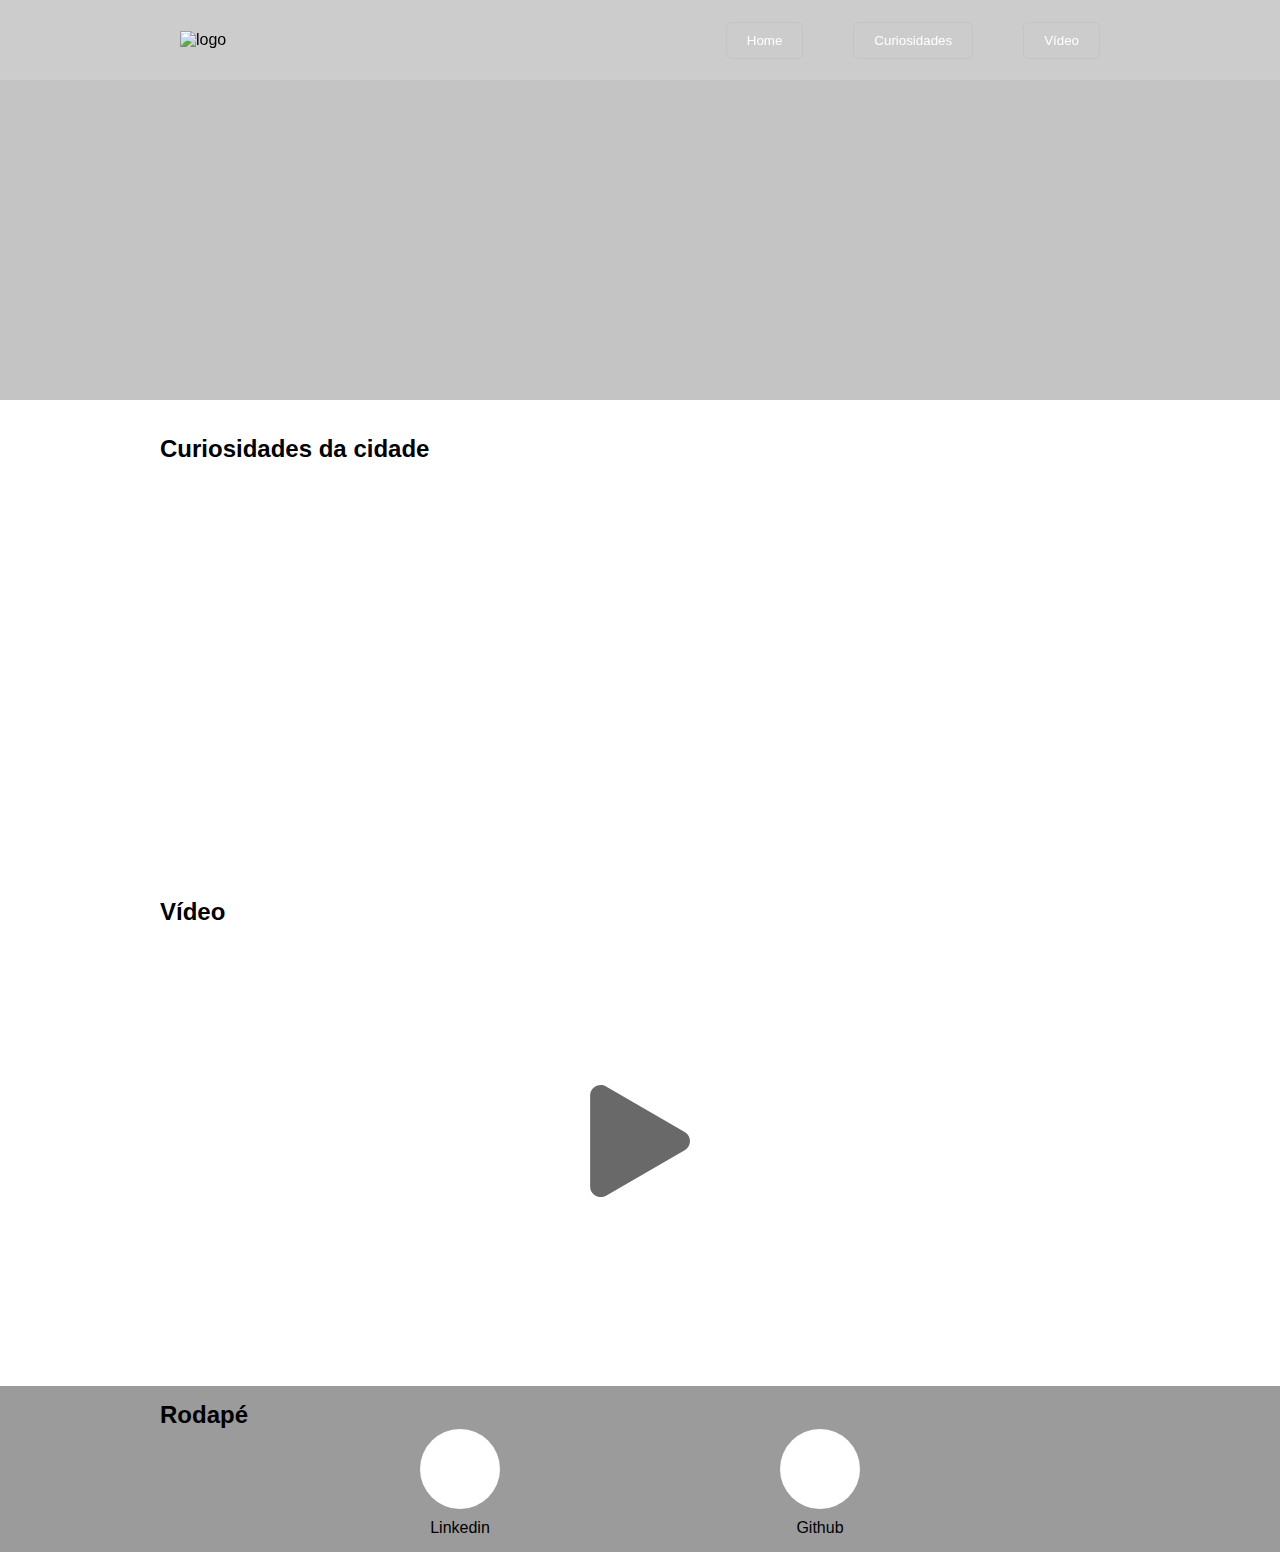
==== index.html @ bd8ff126 ":tada: checkpoint finished" ====
<!DOCTYPE html>
<html lang="en">
<head>
    <meta charset="UTF-8">
    <meta http-equiv="X-UA-Compatible" content="IE=edge">
    <meta name="viewport" content="width=device-width, initial-scale=1.0">
    <title>Checkpoint I</title>
    <link rel="stylesheet" href="./styles.css">
</head>
<body>
	<header class="header">
		<div class="nav__wrapper">
			<div class="container">
				<nav class="header__nav">
					<img class="logo" src="https://external-content.duckduckgo.com/iu/?u=https%3A%2F%2Fmumuki.io%2Fhome%2Fimages%2Ftrabajamos-junto%2Flogo-digitalhouse.png&f=1&nofb=1" alt="logo" />
					<div class="buttons__wrapper">
						<button class="buttons">Home</button>
						<button class="buttons">Curiosidades</button>
						<button class="buttons">Vídeo</button>
					</div>
				</nav>
			</div>
		</div>
		<section class="hero"></section>
	</header>
	<main class="main">
		<div class="container">
			<section class="main__section">
				<h2 class="sub-title">Curiosidades da cidade</h2>
				<div class="cards__wrapper">
					<div class="card --1"></div>
					<div class="card --2"></div>
					<div class="card --3"></div>
				</div>
			</section>
			<section class="main__section">
				<h2 class="sub-title">Vídeo</h2>
				<div class="video">
					<svg viewBox="0 0 188 211" fill="none" xmlns="http://www.w3.org/2000/svg">
						<path d="M178 88.1795C191.333 95.8775 191.333 115.122 178 122.821L30.25 208.124C16.9166 215.822 0.24999 206.199 0.24999 190.804L0.249998 20.1965C0.249998 4.80047 16.9167 -4.82202 30.25 2.87598L178 88.1795Z" fill="#434343"/>
						</svg>
				</div>
			</section>
		</div>
	</main>
	<footer class="footer">
		<div class="container">
			<h2>Rodapé</h2>
			<div class="brand__wrapper">
				<div>
					<div class="brand linkedin"></div>
					<p class="brand__label">Linkedin</p>
				</div>
				<div>
					<div class="brand github"></div>
					<p class="brand__label">Github</p>
				</div>
			</div>
		</div>
	</footer>
</body>
</html>
---- styles.css ----
@font-face {
    font-family: 'Open Sans', sans-serif;
    src: url('https://fonts.googleapis.com/css2?family=Open+Sans:wght@300;400;500;600;700;800&display=swap'); 
}

:root {
    --container: 960px;
    --color-primary: #C4C4C4;
    --color-secundary: #9B9B9B;
    --color-terceary: #434343;
    --color-darker: #252525;
    --color-lighter: #fff;
}

* {
    box-sizing: border-box;
    font-family: 'Open Sans', sans-serif;
    margin: 0;
    padding: 0;
}

.container {
    max-width: var(--container);
    margin: 0 auto;
}

.header, .main, .footer {
    width: 100%;
}

.header {
    background: var(--color-primary);
}

.nav__wrapper {
    backdrop-filter: blur(5px);
    background-color: rgba(255, 255, 255, .15);
    position: absolute;
    width: 100%;
}

.header__nav {
    align-items: center;  
    display: flex;
    flex-wrap: wrap;
    height: 80px;
    justify-content: space-between;
    padding: 0 20px;
}

.header__nav .logo {
    margin-right: 20px;
    width: 200px;
}

.header__nav .buttons__wrapper {
    align-items: center;
    display: flex;
    flex-grow: 1;
    gap: 50px;
    justify-content: flex-end;
}

.header__nav .buttons {
    background-color: transparent;
    border-radius: 5px;
    border: 1px solid var(--color-primary);
    color: var(--color-lighter);
    cursor: pointer;
    padding: 10px 20px;
    transition: cubic-bezier(0.175, 0.885, 0.32, 1.275) .3s;
}

.header__nav .buttons:hover {
    background-color: var(--color-darker);
    transform: scale(1.1); 
    border: none;
}

.hero {
    /* background: var(--color-secundary); */
    background:center / cover url('https://source.unsplash.com/1600x900/?landscape');
    height: 400px;
    width: 100%;
}

.main {
    padding: 15px 20px;
}

.sub-title {
    margin: 20px 0 15px 0;
}

.cards__wrapper {
    display: grid;
    gap: 20px;
    grid-template-columns: repeat(auto-fill, minmax(250px, 1fr));
}

.card {
    /* background: var(--color-secundary); */
    border-radius: 5px;
    height: 400px;
    width: 100%;
}

.--1 { background:center / cover url('https://source.unsplash.com/1600x900/?beach'); }
.--2 { background:center / cover url('https://source.unsplash.com/1600x900/?city'); }
.--3 { background:center / cover url('https://source.unsplash.com/1600x900/?nature'); }

.video {
    /* background: var(--color-secundary); */
    background:center / cover url('https://source.unsplash.com/1600x900/?student');
    border-radius: 5px;
    display: grid;
    place-items: center;
    height: 400px;
    width: 100%;
}

svg {
    filter:opacity(0.8);
    max-width: 100px;
    transition: cubic-bezier(0.175, 0.885, 0.32, 1.275) .3s;
}

svg:hover {
    cursor: pointer;
    transform: scale(1.1);    
}

.footer {
    background: var(--color-secundary);
    padding: 15px 20px;
    margin-top: 30px;
    width: 100%;
}

.brand__wrapper {
    align-items: center;
    display: flex;
    flex-wrap: wrap;
    gap: 20px;
    justify-content: space-evenly;
}

.brand {
    background: var(--color-terceary);
    border-radius: 50%;
    height: 80px;  
    text-align: center;
    width: 80px;
}

.brand__label {
    text-align: center;
    margin-top: 10px;
}

.linkedin {
    background: center / 110% url('https://cdn.freebiesupply.com/logos/large/2x/linkedin-icon-logo-png-transparent.png') #fff no-repeat;
}

.github {
    background: center / 110% url('https://external-content.duckduckgo.com/iu/?u=https%3A%2F%2Flogos-download.com%2Fwp-content%2Fuploads%2F2016%2F09%2FGitHub_logo.png&f=1&nofb=1') #fff no-repeat;
}
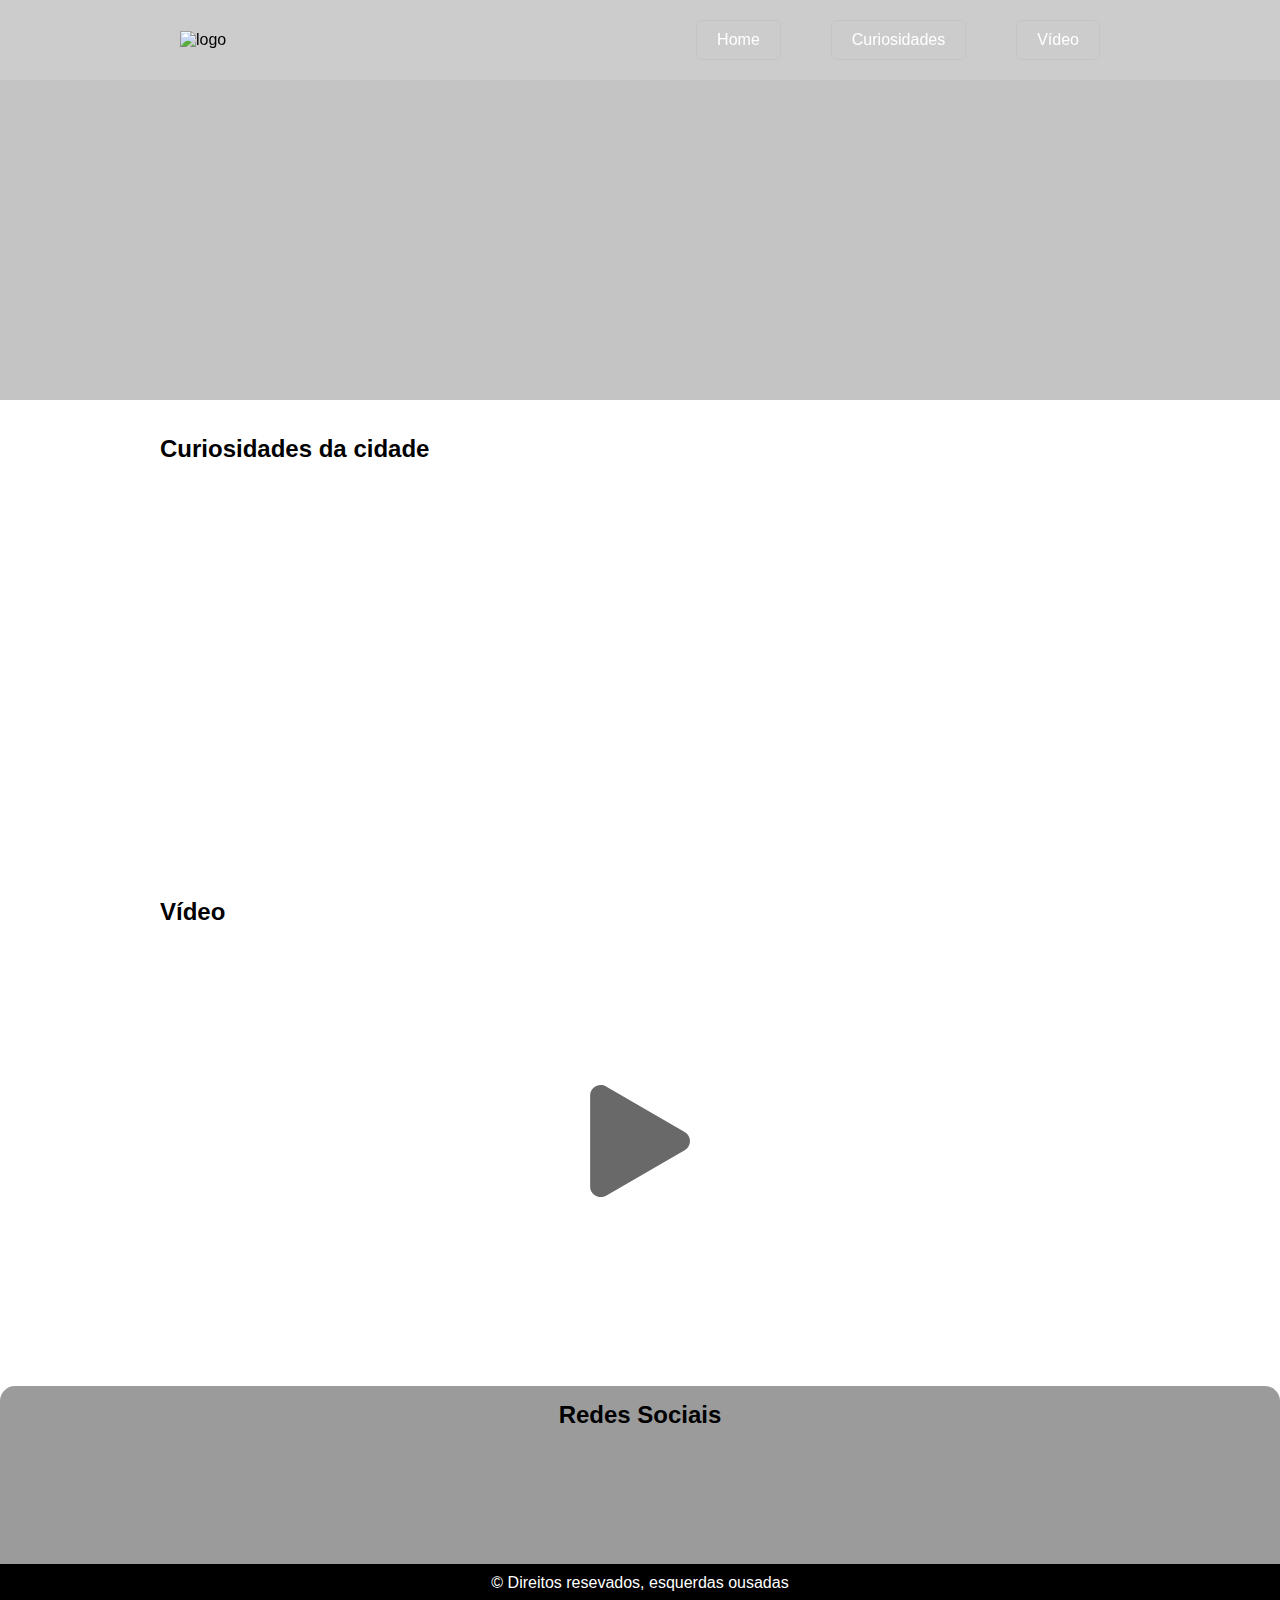
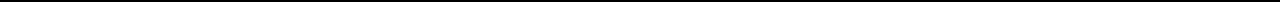
==== commit adfbbbb0: ":sparkles: features added" ====
--- a/index.html
+++ b/index.html
@@ -14,9 +14,9 @@
 				<nav class="header__nav">
 					<img class="logo" src="https://external-content.duckduckgo.com/iu/?u=https%3A%2F%2Fmumuki.io%2Fhome%2Fimages%2Ftrabajamos-junto%2Flogo-digitalhouse.png&f=1&nofb=1" alt="logo" />
 					<div class="buttons__wrapper">
-						<button class="buttons">Home</button>
-						<button class="buttons">Curiosidades</button>
-						<button class="buttons">Vídeo</button>
+						<a class="buttons" href="#">Home</a>
+						<a class="buttons" href="#curiosities">Curiosidades</a>
+						<a class="buttons" href="#video">Vídeo</a>
 					</div>
 				</nav>
 			</div>
@@ -26,7 +26,7 @@
 	<main class="main">
 		<div class="container">
 			<section class="main__section">
-				<h2 class="sub-title">Curiosidades da cidade</h2>
+				<h2 class="sub-title" id="curiosities">Curiosidades da cidade</h2>
 				<div class="cards__wrapper">
 					<div class="card --1"></div>
 					<div class="card --2"></div>
@@ -34,9 +34,9 @@
 				</div>
 			</section>
 			<section class="main__section">
-				<h2 class="sub-title">Vídeo</h2>
+				<h2 class="sub-title" id="video">Vídeo</h2>
 				<div class="video">
-					<svg viewBox="0 0 188 211" fill="none" xmlns="http://www.w3.org/2000/svg">
+					<svg viewBox="0 0 188 211" fill="none" xmlns="http://www.w3.org/2000/svg" onclick="alerta()">
 						<path d="M178 88.1795C191.333 95.8775 191.333 115.122 178 122.821L30.25 208.124C16.9166 215.822 0.24999 206.199 0.24999 190.804L0.249998 20.1965C0.249998 4.80047 16.9167 -4.82202 30.25 2.87598L178 88.1795Z" fill="#434343"/>
 						</svg>
 				</div>
@@ -45,18 +45,24 @@
 	</main>
 	<footer class="footer">
 		<div class="container">
-			<h2>Rodapé</h2>
+			<h2 id="footer">Redes Sociais</h2>
 			<div class="brand__wrapper">
 				<div>
-					<div class="brand linkedin"></div>
-					<p class="brand__label">Linkedin</p>
+					<a href="https://github.com/pouthergust"><i class="brand linkedin"></i></a>
+					<!-- <p class="brand__label">Linkedin</p> -->
 				</div>
 				<div>
-					<div class="brand github"></div>
-					<p class="brand__label">Github</p>
+					<a href="https://www.linkedin.com/in/gabriel-henrique-5a562020a/"><i class="brand github"></i></a>
+					<!-- <p class="brand__label">Github</p> -->
 				</div>
 			</div>
 		</div>
 	</footer>
+	<div class="bottom">
+		<span> &copy; Direitos resevados, esquerdas ousadas</span>
+	</div>
+	<script>
+		function alerta() { alert("Troleeei! XD"); }
+	</script>
 </body>
 </html>--- a/styles.css
+++ b/styles.css
@@ -19,6 +19,13 @@
     padding: 0;
 }
 
+html {
+    -webkit-scroll-behavior: smooth;
+    -moz-scroll-behavior: smooth;
+    -o-scroll-behavior: smooth;
+    scroll-behavior: smooth;
+}
+
 .container {
     max-width: var(--container);
     margin: 0 auto;
@@ -68,6 +75,7 @@
     color: var(--color-lighter);
     cursor: pointer;
     padding: 10px 20px;
+    text-decoration: none;
     transition: cubic-bezier(0.175, 0.885, 0.32, 1.275) .3s;
 }
 
@@ -103,6 +111,13 @@
     border-radius: 5px;
     height: 400px;
     width: 100%;
+    transition: cubic-bezier(0.175, 0.885, 0.32, 1.275) .3s;
+}
+
+.card:hover {
+    filter: drop-shadow(2px 4px 6px rgba(0, 0, 0, 0.5));
+    transform: translate(-3px, -3px);
+    cursor: pointer;
 }
 
 .--1 { background:center / cover url('https://source.unsplash.com/1600x900/?beach'); }
@@ -132,8 +147,10 @@
 
 .footer {
     background: var(--color-secundary);
+    border-radius: 15px 15px 0 0;
     padding: 15px 20px;
     margin-top: 30px;
+    text-align: center;
     width: 100%;
 }
 
@@ -143,30 +160,57 @@
     flex-wrap: wrap;
     gap: 20px;
     justify-content: space-evenly;
+    max-width: 300px;
+    margin: 20px auto;
+}
+
+.brand__label {
+    text-align: center;
+    margin-top: 10px;
 }
 
 .brand {
     background: var(--color-terceary);
-    border-radius: 50%;
+    /* border-radius: 50%; */
     height: 80px;  
     text-align: center;
     width: 80px;
-}
-
-.brand__label {
-    text-align: center;
-    margin-top: 10px;
+    display: block;
+    transition: all .3s ease-in;
+}
+
+.brand:hover {
+    filter: brightness(10) contrast(1);
 }
 
 .linkedin {
-    background: center / 110% url('https://cdn.freebiesupply.com/logos/large/2x/linkedin-icon-logo-png-transparent.png') #fff no-repeat;
+    /* background: center / 110% url('https://cdn.freebiesupply.com/logos/large/2x/linkedin-icon-logo-png-transparent.png') #fff no-repeat; */
+    background: center / contain url('https://www.pngarts.com/files/7/Linkedin-Logo-PNG-Free-Download.png') no-repeat;
 }
 
 .github {
-    background: center / 110% url('https://external-content.duckduckgo.com/iu/?u=https%3A%2F%2Flogos-download.com%2Fwp-content%2Fuploads%2F2016%2F09%2FGitHub_logo.png&f=1&nofb=1') #fff no-repeat;
-}
-
-
-
-
-
+    /* background: center / 110% url('https://external-content.duckduckgo.com/iu/?u=https%3A%2F%2Flogos-download.com%2Fwp-content%2Fuploads%2F2016%2F09%2FGitHub_logo.png&f=1&nofb=1') #fff no-repeat; */
+    background: center / contain url('https://external-content.duckduckgo.com/iu/?u=https%3A%2F%2Flogos-download.com%2Fwp-content%2Fuploads%2F2016%2F09%2FGitHub_logo.png&f=1&nofb=1') no-repeat;
+}
+
+.bottom {
+    background-color: black;
+    color: white;
+    text-align: center;
+    padding-block: 10px;
+}
+
+
+@media (max-width: 660px) {
+    
+    :root { --container: 600px; }
+
+    .header__nav { 
+        justify-content: center;
+        height: 150px; 
+    }
+
+    .header__nav .buttons__wrapper { justify-content: center; }
+}
+
+
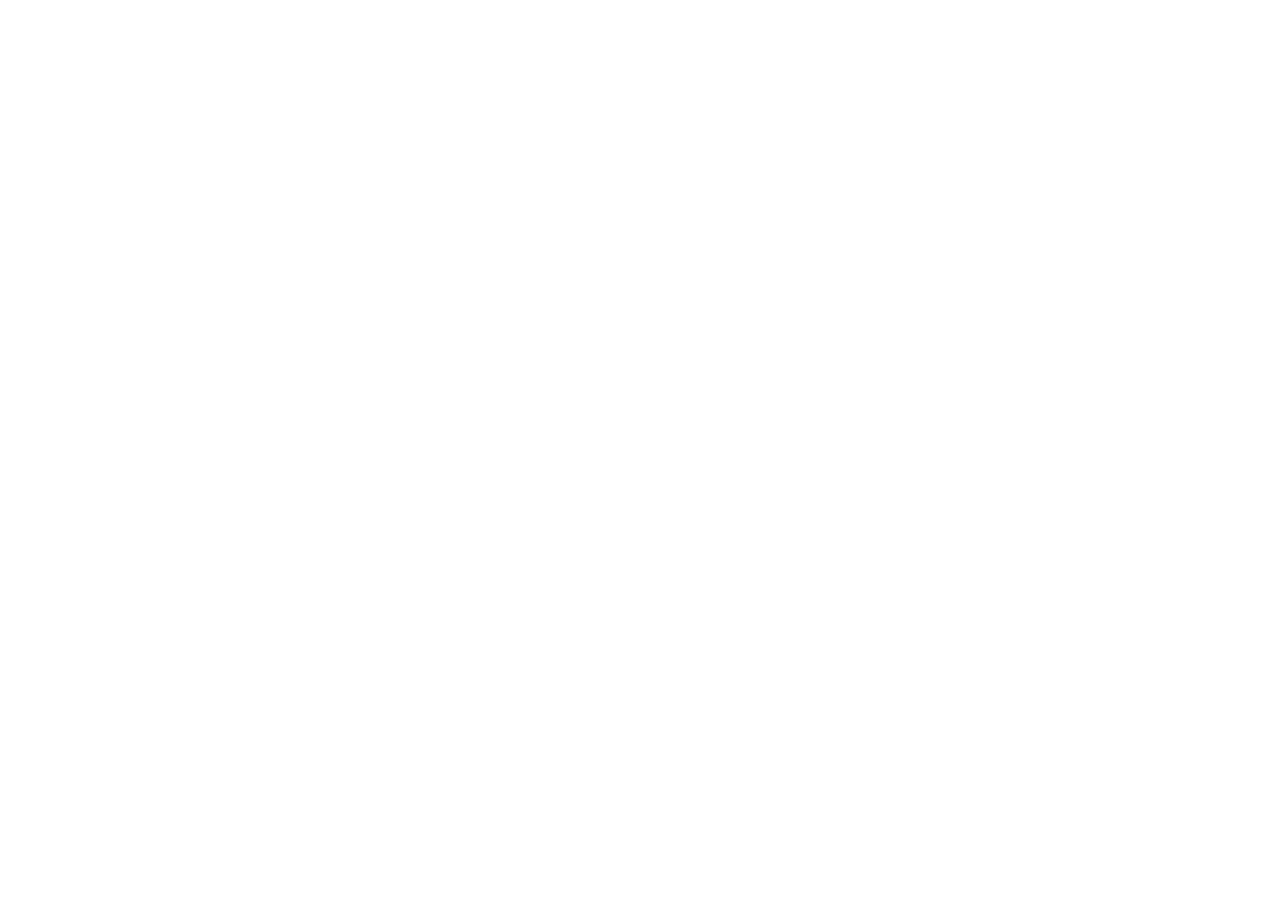
==== commit b1590055: ":tada: first commit" ====
--- a/index.html
+++ b/index.html
@@ -1,68 +1,12 @@
 <!DOCTYPE html>
-<html lang="en">
+<html lang="pt-br">
 <head>
     <meta charset="UTF-8">
     <meta http-equiv="X-UA-Compatible" content="IE=edge">
     <meta name="viewport" content="width=device-width, initial-scale=1.0">
-    <title>Checkpoint I</title>
-    <link rel="stylesheet" href="./styles.css">
+    <title>DH Flix</title>
 </head>
 <body>
-	<header class="header">
-		<div class="nav__wrapper">
-			<div class="container">
-				<nav class="header__nav">
-					<img class="logo" src="https://external-content.duckduckgo.com/iu/?u=https%3A%2F%2Fmumuki.io%2Fhome%2Fimages%2Ftrabajamos-junto%2Flogo-digitalhouse.png&f=1&nofb=1" alt="logo" />
-					<div class="buttons__wrapper">
-						<a class="buttons" href="#">Home</a>
-						<a class="buttons" href="#curiosities">Curiosidades</a>
-						<a class="buttons" href="#video">Vídeo</a>
-					</div>
-				</nav>
-			</div>
-		</div>
-		<section class="hero"></section>
-	</header>
-	<main class="main">
-		<div class="container">
-			<section class="main__section">
-				<h2 class="sub-title" id="curiosities">Curiosidades da cidade</h2>
-				<div class="cards__wrapper">
-					<div class="card --1"></div>
-					<div class="card --2"></div>
-					<div class="card --3"></div>
-				</div>
-			</section>
-			<section class="main__section">
-				<h2 class="sub-title" id="video">Vídeo</h2>
-				<div class="video">
-					<svg viewBox="0 0 188 211" fill="none" xmlns="http://www.w3.org/2000/svg" onclick="alerta()">
-						<path d="M178 88.1795C191.333 95.8775 191.333 115.122 178 122.821L30.25 208.124C16.9166 215.822 0.24999 206.199 0.24999 190.804L0.249998 20.1965C0.249998 4.80047 16.9167 -4.82202 30.25 2.87598L178 88.1795Z" fill="#434343"/>
-						</svg>
-				</div>
-			</section>
-		</div>
-	</main>
-	<footer class="footer">
-		<div class="container">
-			<h2 id="footer">Redes Sociais</h2>
-			<div class="brand__wrapper">
-				<div>
-					<a href="https://github.com/pouthergust"><i class="brand linkedin"></i></a>
-					<!-- <p class="brand__label">Linkedin</p> -->
-				</div>
-				<div>
-					<a href="https://www.linkedin.com/in/gabriel-henrique-5a562020a/"><i class="brand github"></i></a>
-					<!-- <p class="brand__label">Github</p> -->
-				</div>
-			</div>
-		</div>
-	</footer>
-	<div class="bottom">
-		<span> &copy; Direitos resevados, esquerdas ousadas</span>
-	</div>
-	<script>
-		function alerta() { alert("Troleeei! XD"); }
-	</script>
+    
 </body>
 </html>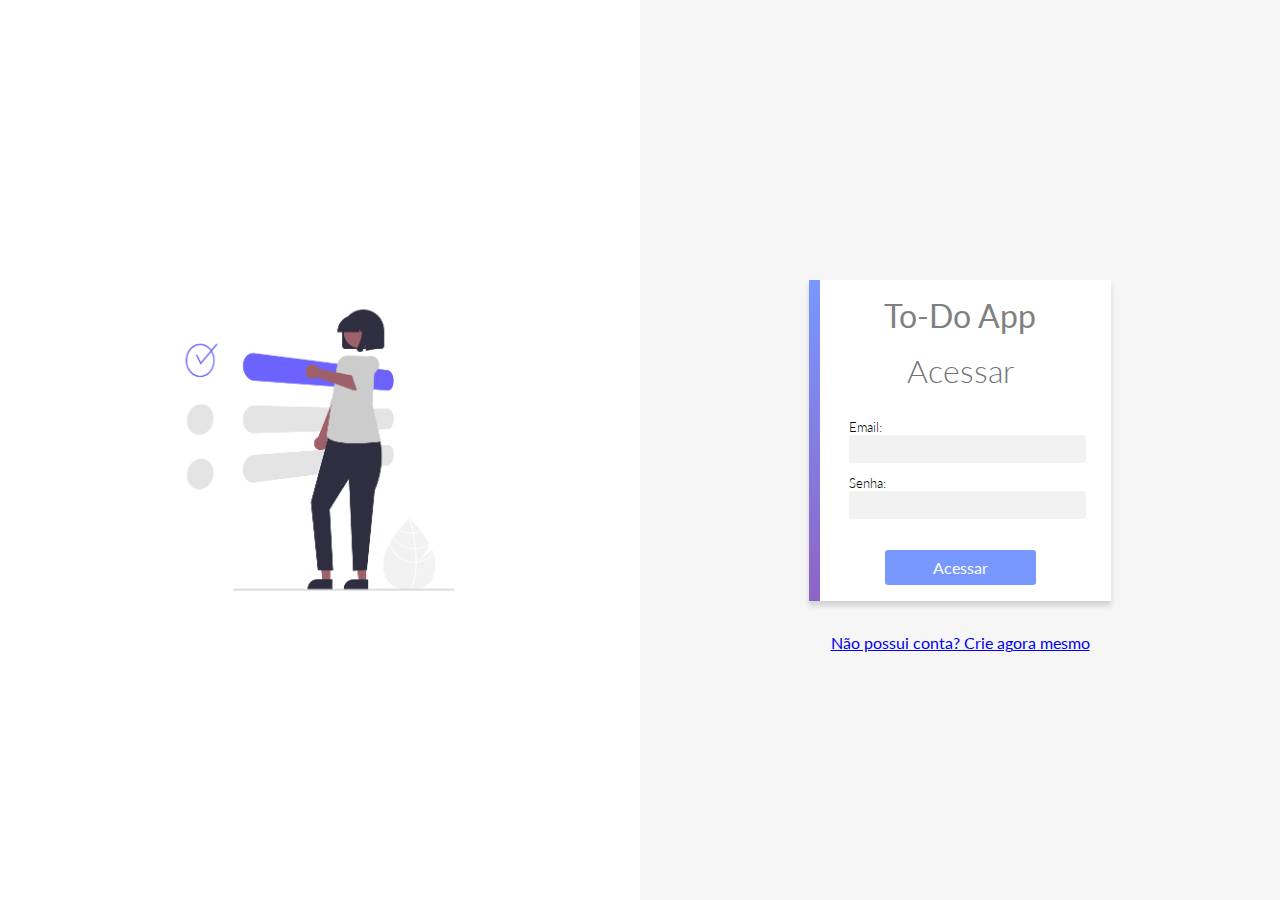
==== commit 208f57d7: ":tada: authentication complete" ====
--- a/index.html
+++ b/index.html
@@ -1,12 +1,49 @@
 <!DOCTYPE html>
-<html lang="pt-br">
+<html lang="pt-BR">
+
 <head>
-    <meta charset="UTF-8">
-    <meta http-equiv="X-UA-Compatible" content="IE=edge">
-    <meta name="viewport" content="width=device-width, initial-scale=1.0">
-    <title>DH Flix</title>
+  <meta charset="UTF-8">
+  <meta http-equiv="X-UA-Compatible" content="IE=edge">
+  <meta name="viewport" content="width=device-width, initial-scale=1.0">
+  <title>To-Do App</title>
+
+  <!-- ---------------- estilos compartilhados entre login e signup ---------------- -->
+  <link rel="stylesheet" href="styles/acesso.css">
+
+  <!-- ---------------------- lógica aplicada no login ----------------------- -->
+  <script src="/scripts/utils.js" defer></script>
+  <script src="/scripts/index.js" defer></script>
+
 </head>
+
 <body>
-    
+  <div class="left">
+    <img src="./assets/pessoa-login.png" alt="">
+  </div>
+
+  <div class="right">
+    <form data-form-login id="form-login">
+      <div class="form-header">
+        <p>To-Do App</p>
+      </div>
+      <h1>Acessar</h1>
+      <label>
+        Email:
+        <input id="inputEmail" type="email" name="email" pattern="^[a-z0-9.]+@[a-z0-9]+.[a-z]+(.[a-z]+)?$" required>
+      </label>
+      <label>
+        Senha:
+        <input id="inputPassword" type="password" name="password" required>
+      </label>
+
+      <button type="submit">Acessar</button>
+
+    </form>
+    <div class="ingressar">
+      <a href="signup.html">Não possui conta? Crie agora mesmo</a>
+    </div>
+  </div>
+
 </body>
+
 </html>--- a/styles/acesso.css
+++ b/styles/acesso.css
@@ -0,0 +1,96 @@
+@import url('./common.css');
+
+body{
+  display: flex;
+}
+
+h1 {
+  color: rgb(116, 116, 116);
+  font-weight: 300;
+  margin: .5em 0;
+}
+
+form {
+  position: relative;
+  max-width: 26em;
+  background-color: white;
+  display: flex;
+  align-items: center;
+  flex-direction: column;
+  margin: 2em auto;
+  box-shadow: 0 5px 5px lightgrey;
+  padding: 1em 2.5em;
+  box-sizing: border-box;
+}
+
+form:after {
+  position: absolute;
+  content: '';
+  width: .7em;
+  height: 100%;
+  top: 0;
+  left: 0;
+  background: linear-gradient(var(--primary), var(--secondary));
+}
+
+
+input {
+  width: 100%;
+  padding: .4em .5em;
+  background-color: var(--app-grey);
+  border: 1px solid var(--app-grey);
+  border-radius: .2em;
+}
+
+input:focus {
+  outline: none;
+  border: 1px solid lightgrey;
+}
+
+label {
+  width: 100%;
+  font-weight: 300;
+  margin-bottom: -.1em;
+  margin-top: 1em;
+  font-size: .8em;
+}
+
+button {
+  padding: .5em 3em;
+  background-color: var(--primary);
+  color: white;
+  margin-top: 2em;
+  font-weight: 400;
+  font-size: 1em;
+}
+
+.form-header {
+  color: grey;
+  font-size: 2em;
+}
+.ingressar{
+  text-align: center;
+}
+.left{
+  width: 50%;  
+  background-color: white;
+  text-align: center;
+  display: flex;
+  align-items: center;
+  justify-content: center;
+}
+.left img{
+  width:60%;
+}
+.right{
+  width: 50%;
+  display: flex;
+  flex-direction: column;
+  align-items: center;
+  justify-content: center;
+}
+
+.invalidInput {
+  border: 1px solid #f00
+}
+
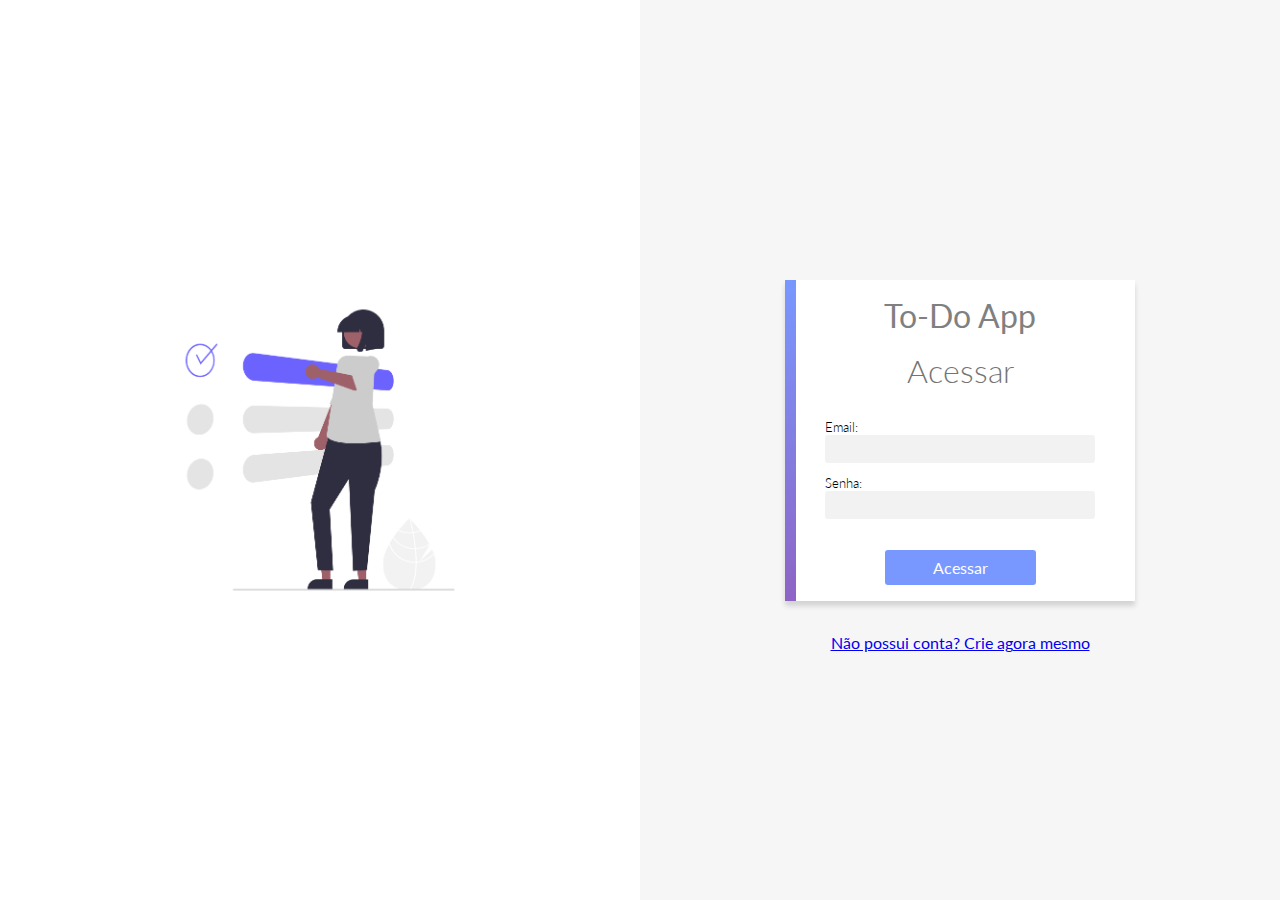
==== commit cd8e257c: "logoff && complete tasks added" ====
--- a/index.html
+++ b/index.html
@@ -11,8 +11,8 @@
   <link rel="stylesheet" href="styles/acesso.css">
 
   <!-- ---------------------- lógica aplicada no login ----------------------- -->
-  <script src="/scripts/utils.js" defer></script>
-  <script src="/scripts/index.js" defer></script>
+  <script type="module"src="/scripts/utils.js" defer></script>
+  <script type="module"src="/scripts/index.js" defer></script>
 
 </head>
 
--- a/styles/acesso.css
+++ b/styles/acesso.css
@@ -21,6 +21,7 @@
   box-shadow: 0 5px 5px lightgrey;
   padding: 1em 2.5em;
   box-sizing: border-box;
+  width: 350px; 
 }
 
 form:after {
@@ -35,7 +36,6 @@
 
 
 input {
-  width: 100%;
   padding: .4em .5em;
   background-color: var(--app-grey);
   border: 1px solid var(--app-grey);
@@ -53,6 +53,8 @@
   margin-bottom: -.1em;
   margin-top: 1em;
   font-size: .8em;
+  display: flex;
+  flex-direction: column;
 }
 
 button {
@@ -62,6 +64,10 @@
   margin-top: 2em;
   font-weight: 400;
   font-size: 1em;
+}
+
+button:disabled {
+  background-color: grey;
 }
 
 .form-header {
@@ -94,3 +100,7 @@
   border: 1px solid #f00
 }
 
+.message {
+  color: red;
+}
+
